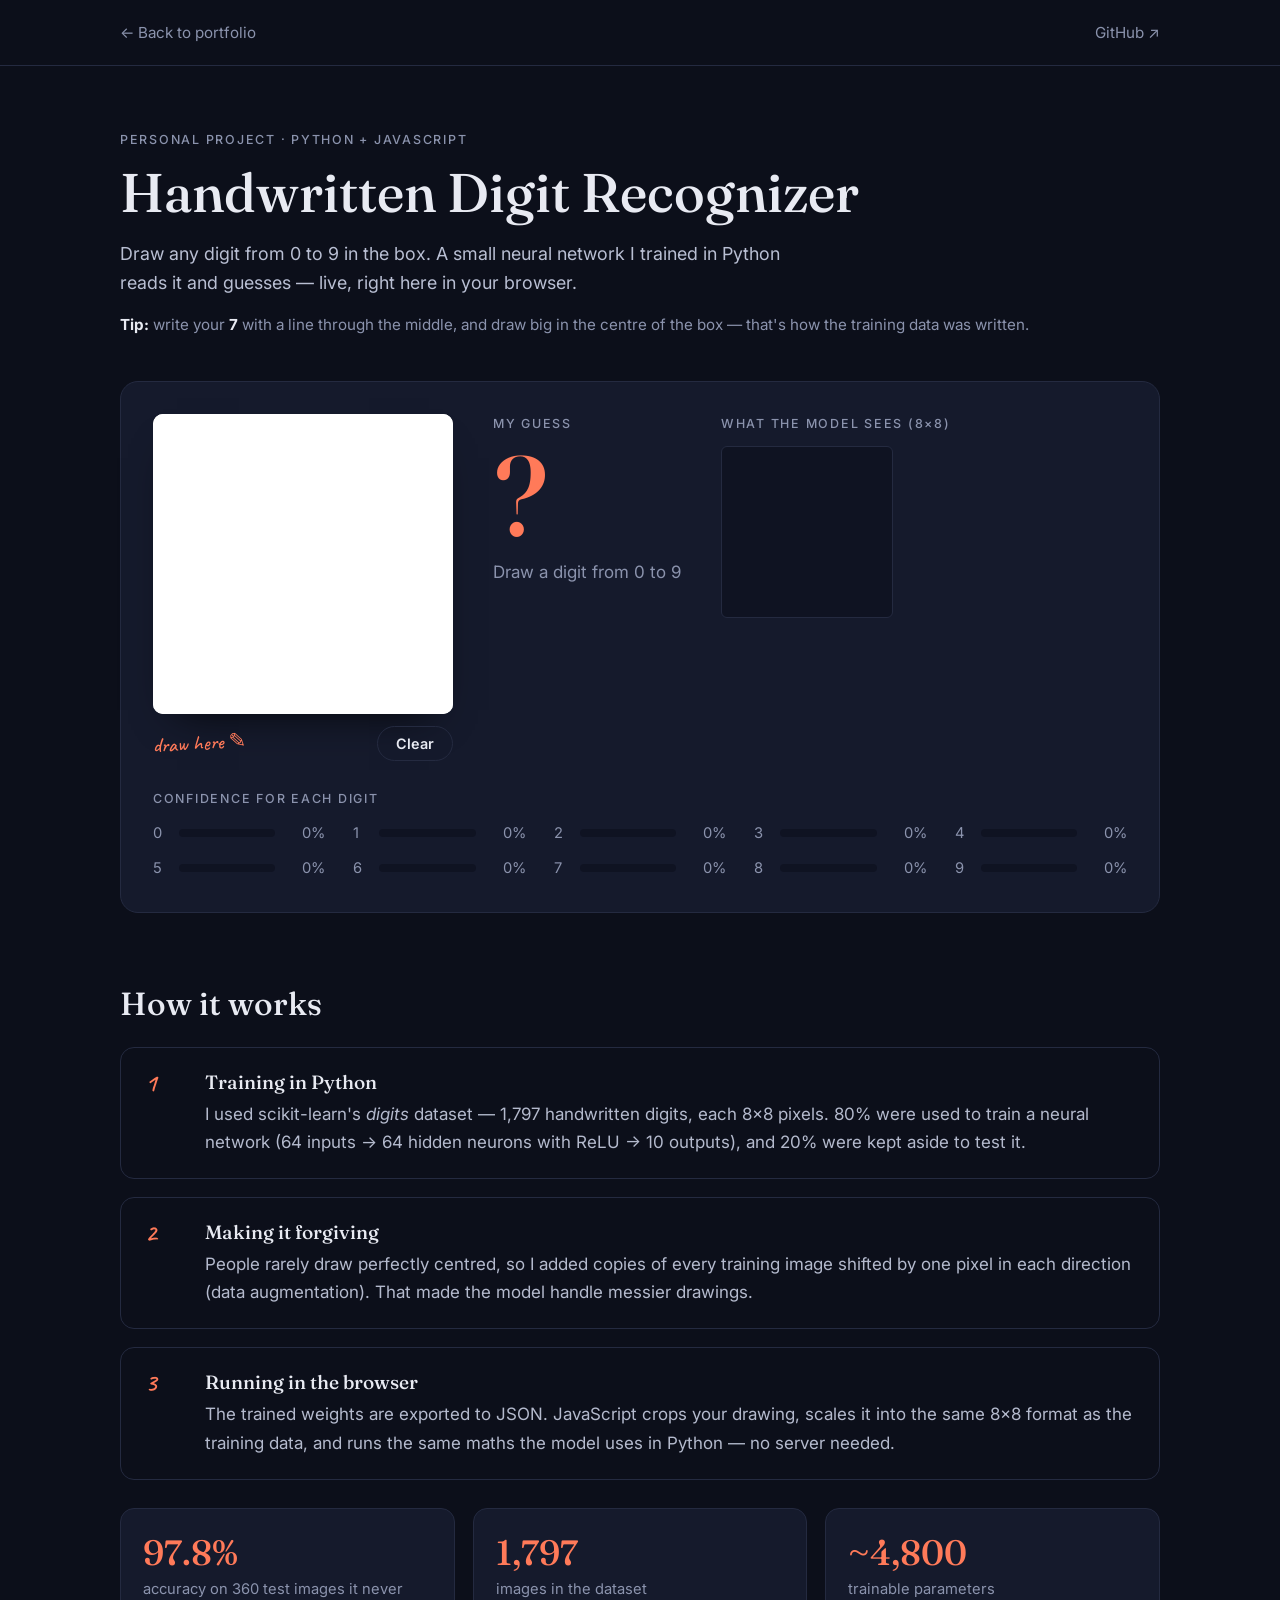
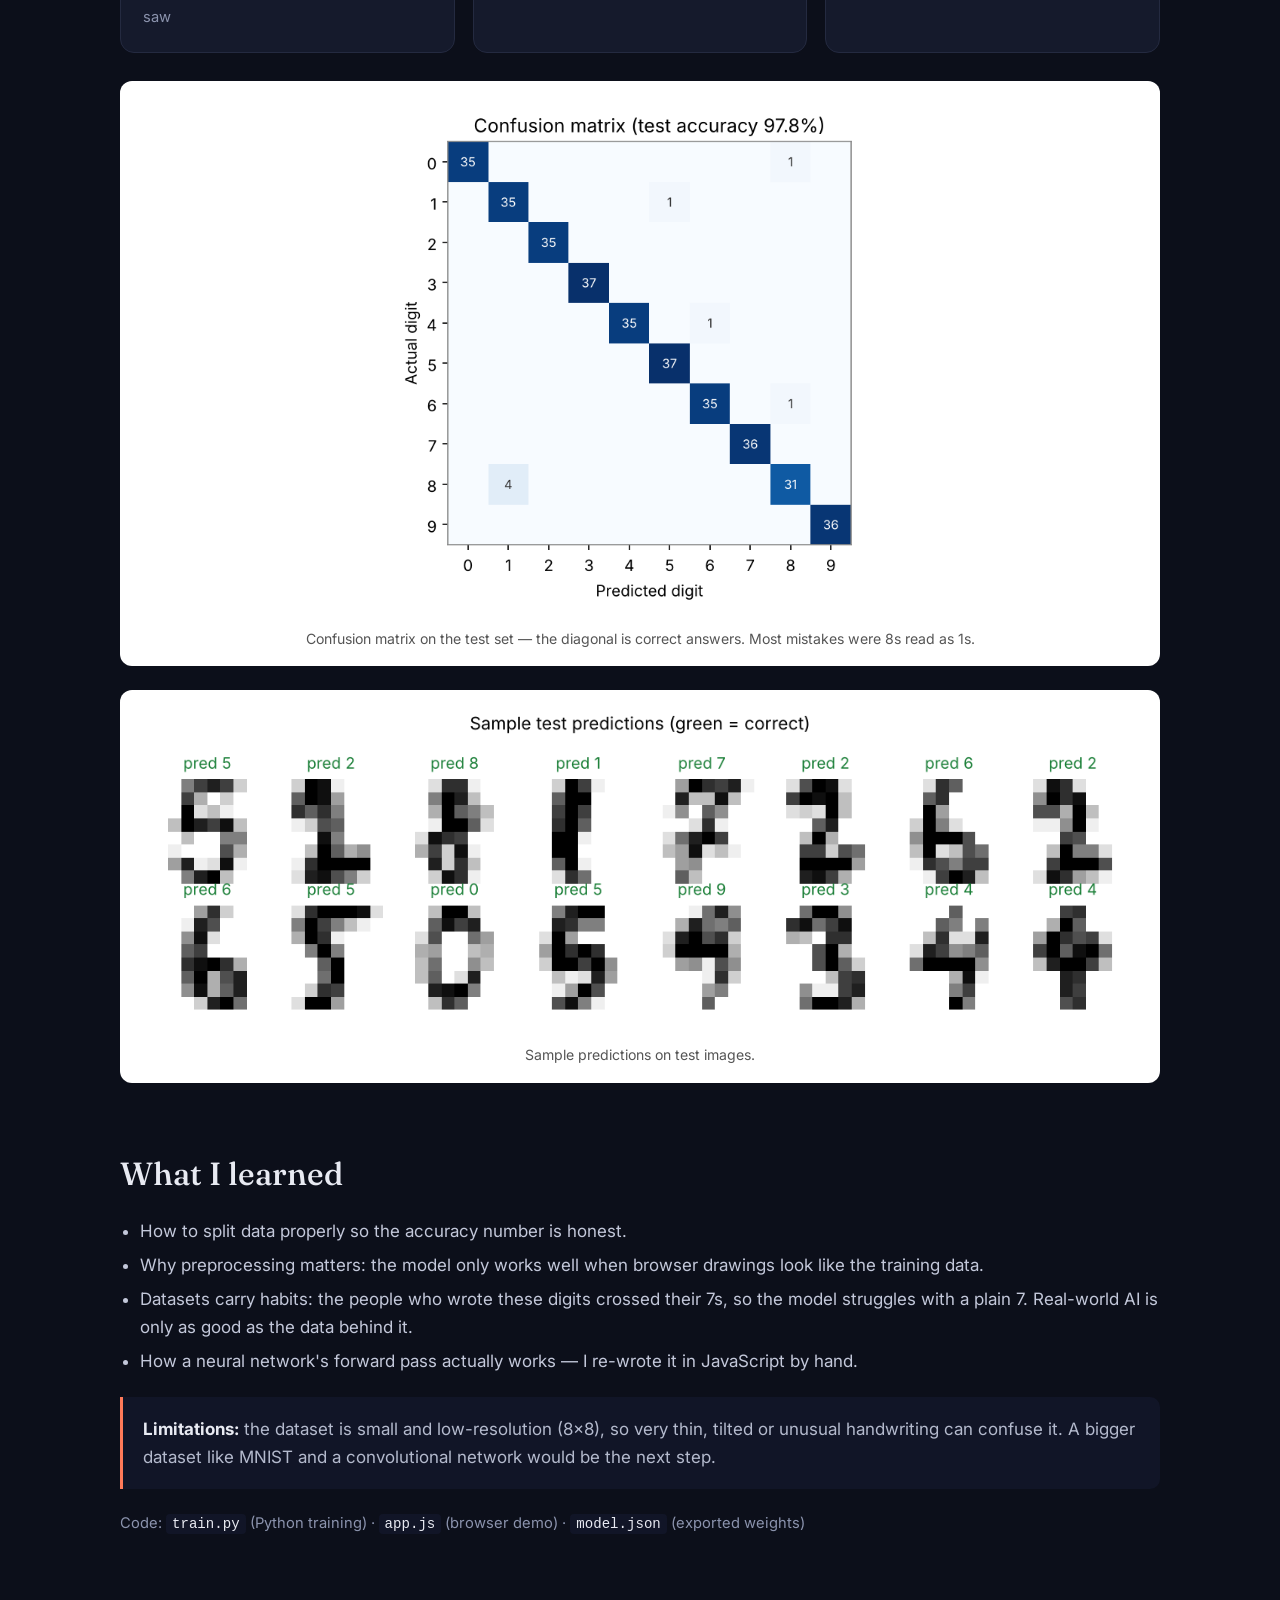
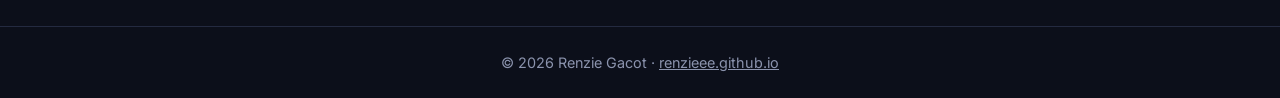
==== projects/digit-recognizer/index.html @ 17e97cca "Add files via upload" ====
<!DOCTYPE html>
<html lang="en">
<head>
<meta charset="UTF-8">
<meta name="viewport" content="width=device-width, initial-scale=1">
<title>Handwritten Digit Recognizer — Renzie Gacot</title>
<meta name="description" content="Draw a digit and a neural network trained in Python guesses it live in your browser. A project by Renzie Gacot.">
<link rel="preconnect" href="https://fonts.googleapis.com">
<link rel="preconnect" href="https://fonts.gstatic.com" crossorigin>
<link href="https://fonts.googleapis.com/css2?family=Fraunces:ital,opsz,wght@0,9..144,500;1,9..144,400&family=Inter:wght@400;500;600&family=Caveat:wght@500;600&display=swap" rel="stylesheet">
<link rel="stylesheet" href="demo.css">
</head>
<body>
<header class="top">
  <a href="../../index.html#work" class="back">← Back to portfolio</a>
  <a href="https://github.com/renzieee" target="_blank" rel="noopener" class="gh">GitHub ↗</a>
</header>

<main class="wrap">
  <p class="eyebrow">Personal project · Python + JavaScript</p>
  <h1>Handwritten Digit Recognizer</h1>
  <p class="lede">Draw any digit from 0 to 9 in the box. A small neural network I trained in Python reads it and guesses — live, right here in your browser.</p>
  <p class="tip"><b>Tip:</b> write your <b>7</b> with a line through the middle, and draw big in the centre of the box — that's how the training data was written.</p>

  <section class="demo">
    <div class="pad-wrap">
      <canvas id="pad" width="280" height="280" aria-label="Drawing area — draw a digit"></canvas>
      <div class="pad-actions">
        <span class="hint">draw here ✎</span>
        <button id="clear" type="button">Clear</button>
      </div>
    </div>

    <div class="result">
      <div class="guess-box">
        <p class="label">My guess</p>
        <p id="guess" class="guess">?</p>
        <p id="conf" class="conf">Draw a digit from 0 to 9</p>
      </div>
      <div class="seen">
        <p class="label">What the model sees (8×8)</p>
        <div id="grid" class="grid" aria-hidden="true"></div>
      </div>
    </div>

    <div class="probs">
      <p class="label">Confidence for each digit</p>
      <ol id="bars" class="bars"></ol>
    </div>
  </section>

  <section class="how">
    <h2>How it works</h2>
    <ol class="steps">
      <li><span>1</span><div><h3>Training in Python</h3><p>I used scikit-learn's <em>digits</em> dataset — 1,797 handwritten digits, each 8×8 pixels. 80% were used to train a neural network (64 inputs → 64 hidden neurons with ReLU → 10 outputs), and 20% were kept aside to test it.</p></div></li>
      <li><span>2</span><div><h3>Making it forgiving</h3><p>People rarely draw perfectly centred, so I added copies of every training image shifted by one pixel in each direction (data augmentation). That made the model handle messier drawings.</p></div></li>
      <li><span>3</span><div><h3>Running in the browser</h3><p>The trained weights are exported to JSON. JavaScript crops your drawing, scales it into the same 8×8 format as the training data, and runs the same maths the model uses in Python — no server needed.</p></div></li>
    </ol>

    <div class="stats">
      <div><b id="acc">–</b><span>accuracy on 360 test images it never saw</span></div>
      <div><b>1,797</b><span>images in the dataset</span></div>
      <div><b>~4,800</b><span>trainable parameters</span></div>
    </div>

    <figure class="chart">
      <img src="confusion_matrix.png" alt="Confusion matrix showing predicted vs actual digits on the test set" width="780" height="690">
      <figcaption>Confusion matrix on the test set — the diagonal is correct answers. Most mistakes were 8s read as 1s.</figcaption>
    </figure>
    <figure class="chart">
      <img src="sample_predictions.png" alt="Sixteen sample test digits with the model's predictions" width="1200" height="390">
      <figcaption>Sample predictions on test images.</figcaption>
    </figure>

    <h2>What I learned</h2>
    <ul class="learned">
      <li>How to split data properly so the accuracy number is honest.</li>
      <li>Why preprocessing matters: the model only works well when browser drawings look like the training data.</li>
      <li>Datasets carry habits: the people who wrote these digits crossed their 7s, so the model struggles with a plain 7. Real-world AI is only as good as the data behind it.</li>
      <li>How a neural network's forward pass actually works — I re-wrote it in JavaScript by hand.</li>
    </ul>
    <p class="limits"><strong>Limitations:</strong> the dataset is small and low-resolution (8×8), so very thin, tilted or unusual handwriting can confuse it. A bigger dataset like MNIST and a convolutional network would be the next step.</p>
    <p class="files">Code: <code>train.py</code> (Python training) · <code>app.js</code> (browser demo) · <code>model.json</code> (exported weights)</p>
  </section>
</main>

<footer class="foot">© <span id="y">2026</span> Renzie Gacot · <a href="../../index.html">renzieee.github.io</a></footer>

<script src="model.js"></script>
<script src="app.js"></script>
<script>document.getElementById('y').textContent = new Date().getFullYear();</script>
</body>
</html>
---- projects/digit-recognizer/demo.css ----
:root{--bg:#0c0f1a;--bg-2:#111527;--card:#151a2c;--line:#242a40;--text:#e8eaf2;--muted:#8b93ad;--accent:#ff7a59;--green:#5ee39a;
  --serif:"Fraunces",Georgia,serif;--sans:"Inter",system-ui,sans-serif;--hand:"Caveat","Segoe Print",cursive}
*{box-sizing:border-box;margin:0;padding:0}
body{background:var(--bg);color:var(--text);font:400 17px/1.65 var(--sans);-webkit-font-smoothing:antialiased}
a{color:inherit}
img{display:block;max-width:100%;height:auto}
.top{display:flex;justify-content:space-between;padding:20px max(24px,calc((100% - 1040px)/2));border-bottom:1px solid var(--line);font-size:.95rem}
.top a{text-decoration:none;color:var(--muted)}.top a:hover{color:var(--text)}
.wrap{width:min(1040px,100% - 48px);margin:0 auto;padding:64px 0 90px}
.eyebrow,.label{font-size:.78rem;letter-spacing:.14em;text-transform:uppercase;color:var(--muted);font-weight:500}
h1{font:500 clamp(2.2rem,5vw,3.4rem)/1.1 var(--serif);margin:12px 0 16px}
h2{font:500 2rem/1.2 var(--serif);margin:72px 0 24px}
h3{font:500 1.2rem var(--serif);margin-bottom:6px}
.lede{color:#b9bfd3;font-size:1.12rem;max-width:60ch}

.demo{display:grid;grid-template-columns:auto 1fr;gap:28px 40px;margin-top:44px;padding:32px;background:var(--card);border:1px solid var(--line);border-radius:18px}
#pad{width:300px;height:300px;background:#fff;border-radius:10px;touch-action:none;cursor:crosshair;display:block;box-shadow:0 20px 40px -24px rgba(0,0,0,.9)}
.pad-actions{display:flex;justify-content:space-between;align-items:center;margin-top:12px}
.hint{font:500 1.3rem var(--hand);color:var(--accent);transform:rotate(-3deg)}
#clear{font:600 .9rem var(--sans);color:var(--text);background:transparent;border:1px solid var(--line);padding:8px 18px;border-radius:999px;cursor:pointer}
#clear:hover{border-color:var(--muted)}
.result{display:flex;gap:40px;flex-wrap:wrap;align-items:flex-start}
.guess{font:500 7rem/1 var(--serif);color:var(--accent);margin:6px 0}
.conf{color:var(--muted)}
.grid{display:grid;grid-template-columns:repeat(8,18px);gap:2px;margin-top:12px;padding:6px;background:#0f1322;border:1px solid var(--line);border-radius:6px;width:max-content}
.grid b{width:18px;height:18px;background:var(--text);opacity:0;border-radius:2px;transition:opacity .15s}
.probs{grid-column:1/-1}
.bars{list-style:none;display:grid;grid-template-columns:repeat(5,1fr);gap:10px 28px;margin-top:12px}
.bars li{display:grid;grid-template-columns:16px 1fr 40px;align-items:center;gap:10px;font-size:.92rem;color:var(--muted)}
.bars .bar{height:8px;background:#0f1322;border-radius:99px;overflow:hidden}
.bars i{display:block;height:100%;background:#39405c;border-radius:99px;transition:width .2s}
.bars em{font-style:normal;text-align:right}
.bars li.best{color:var(--text)}.bars li.best i{background:var(--accent)}

.steps{list-style:none;display:grid;gap:18px}
.steps li{display:grid;grid-template-columns:44px 1fr;gap:16px;padding:22px 24px;border:1px solid var(--line);border-radius:14px}
.steps span{font:600 1.6rem/1 var(--hand);color:var(--accent)}
.steps p{color:#b4bacd}
.stats{display:grid;grid-template-columns:repeat(3,1fr);gap:18px;margin:28px 0}
.stats div{padding:22px;background:var(--card);border:1px solid var(--line);border-radius:14px}
.stats b{display:block;font:500 2.2rem var(--serif);color:var(--accent)}
.stats span{color:var(--muted);font-size:.92rem}
.chart{margin-top:24px;background:#fff;border-radius:12px;padding:16px}
.chart img{margin:0 auto;max-height:520px;width:auto}
.chart figcaption{color:#555;font-size:.88rem;margin-top:10px;text-align:center}
.learned{margin-left:20px;color:#c3c8da;display:grid;gap:6px}
.limits{margin-top:22px;color:#b4bacd;padding:18px 20px;border-left:3px solid var(--accent);background:var(--bg-2);border-radius:0 10px 10px 0}
.limits strong{color:var(--text)}
.files{margin-top:22px;color:var(--muted);font-size:.92rem}
code{font:.88rem ui-monospace,Menlo,Consolas,monospace;color:var(--text);background:var(--bg-2);padding:2px 6px;border-radius:4px}
.foot{border-top:1px solid var(--line);padding:24px;text-align:center;color:var(--muted);font-size:.9rem}

@media (max-width:820px){
  .demo{grid-template-columns:1fr;padding:22px}
  #pad{width:100%;height:auto;aspect-ratio:1;max-width:340px}
  .bars{grid-template-columns:1fr 1fr}
  .stats{grid-template-columns:1fr}
}
.tip{margin-top:14px;font-size:.95rem;color:var(--muted)}
.tip b{color:var(--text)}
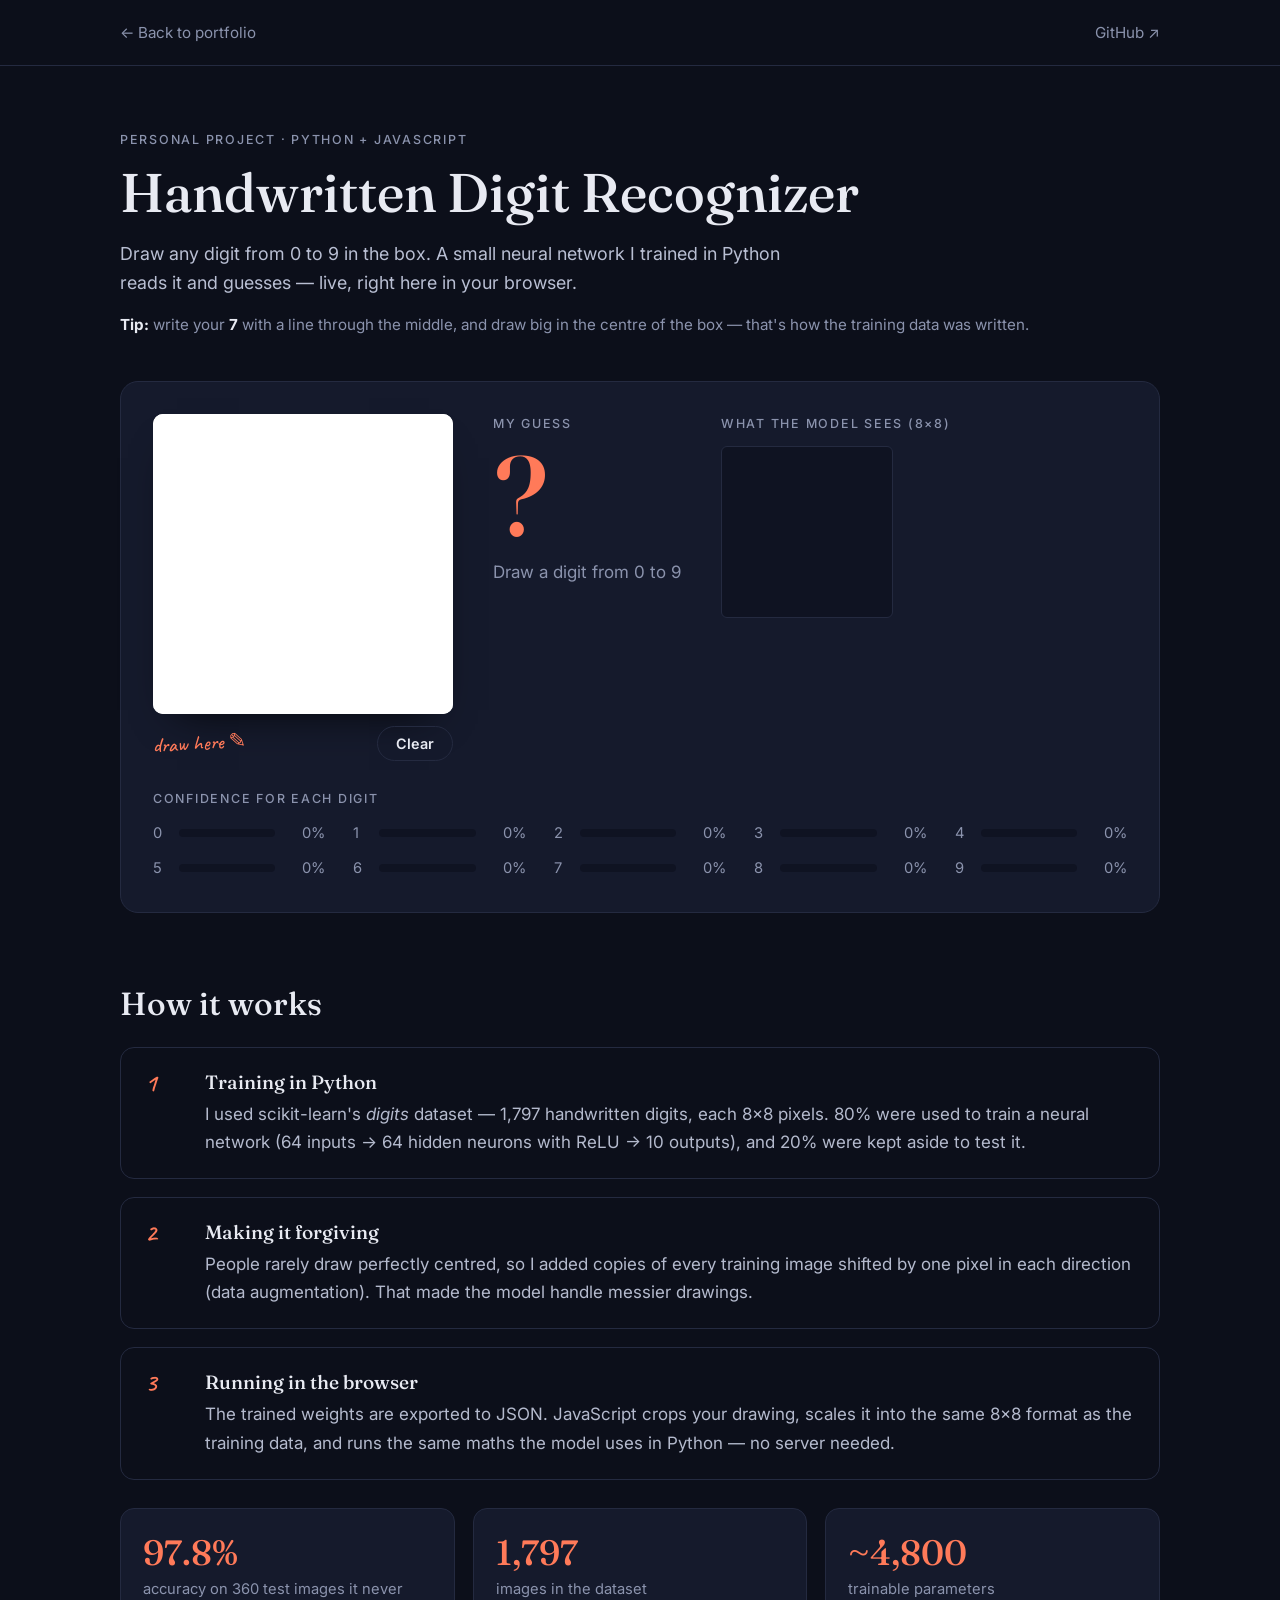
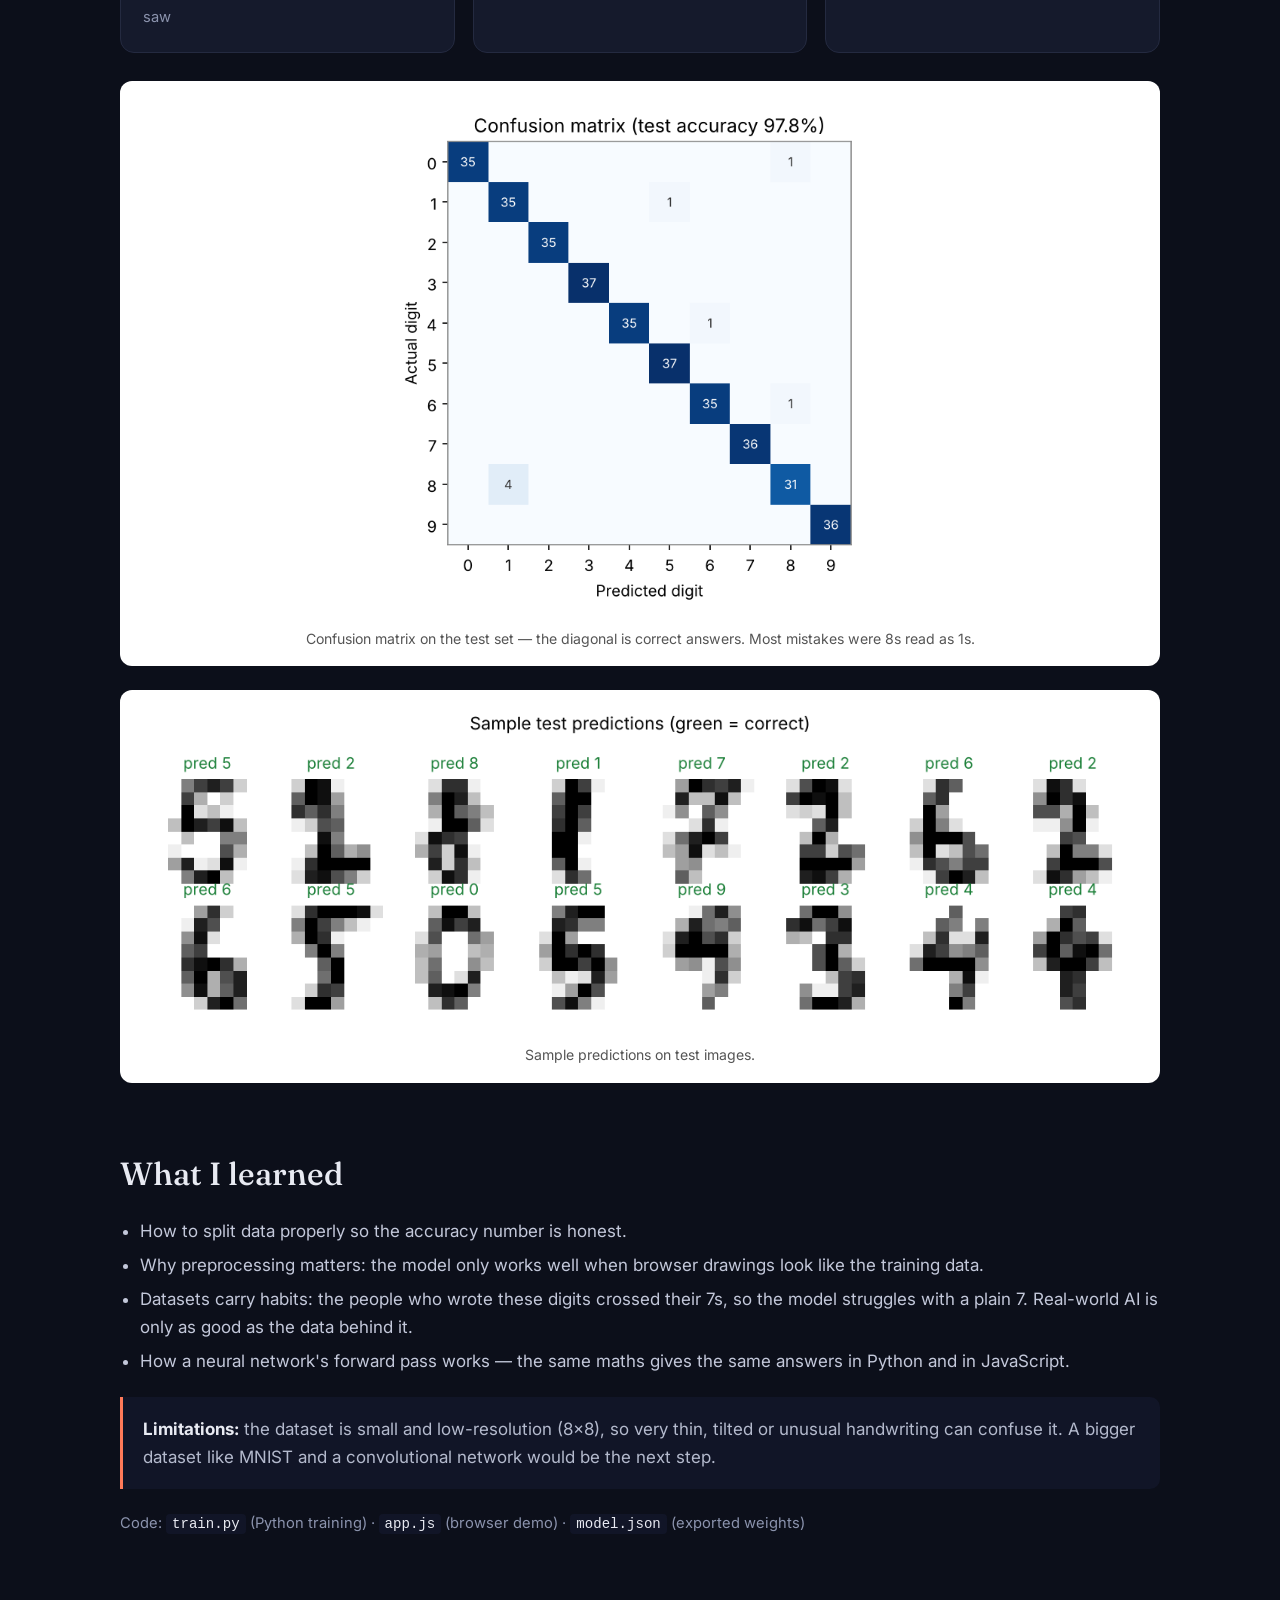
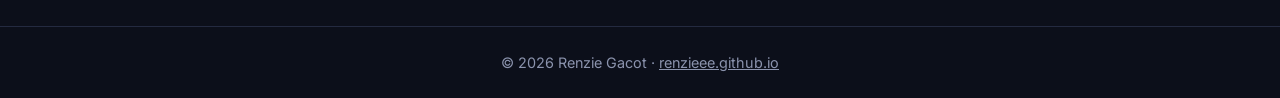
==== commit 05cbe0c3: "Add files via upload" ====
--- a/projects/digit-recognizer/index.html
+++ b/projects/digit-recognizer/index.html
@@ -77,7 +77,7 @@
       <li>How to split data properly so the accuracy number is honest.</li>
       <li>Why preprocessing matters: the model only works well when browser drawings look like the training data.</li>
       <li>Datasets carry habits: the people who wrote these digits crossed their 7s, so the model struggles with a plain 7. Real-world AI is only as good as the data behind it.</li>
-      <li>How a neural network's forward pass actually works — I re-wrote it in JavaScript by hand.</li>
+      <li>How a neural network's forward pass works — the same maths gives the same answers in Python and in JavaScript.</li>
     </ul>
     <p class="limits"><strong>Limitations:</strong> the dataset is small and low-resolution (8×8), so very thin, tilted or unusual handwriting can confuse it. A bigger dataset like MNIST and a convolutional network would be the next step.</p>
     <p class="files">Code: <code>train.py</code> (Python training) · <code>app.js</code> (browser demo) · <code>model.json</code> (exported weights)</p>
